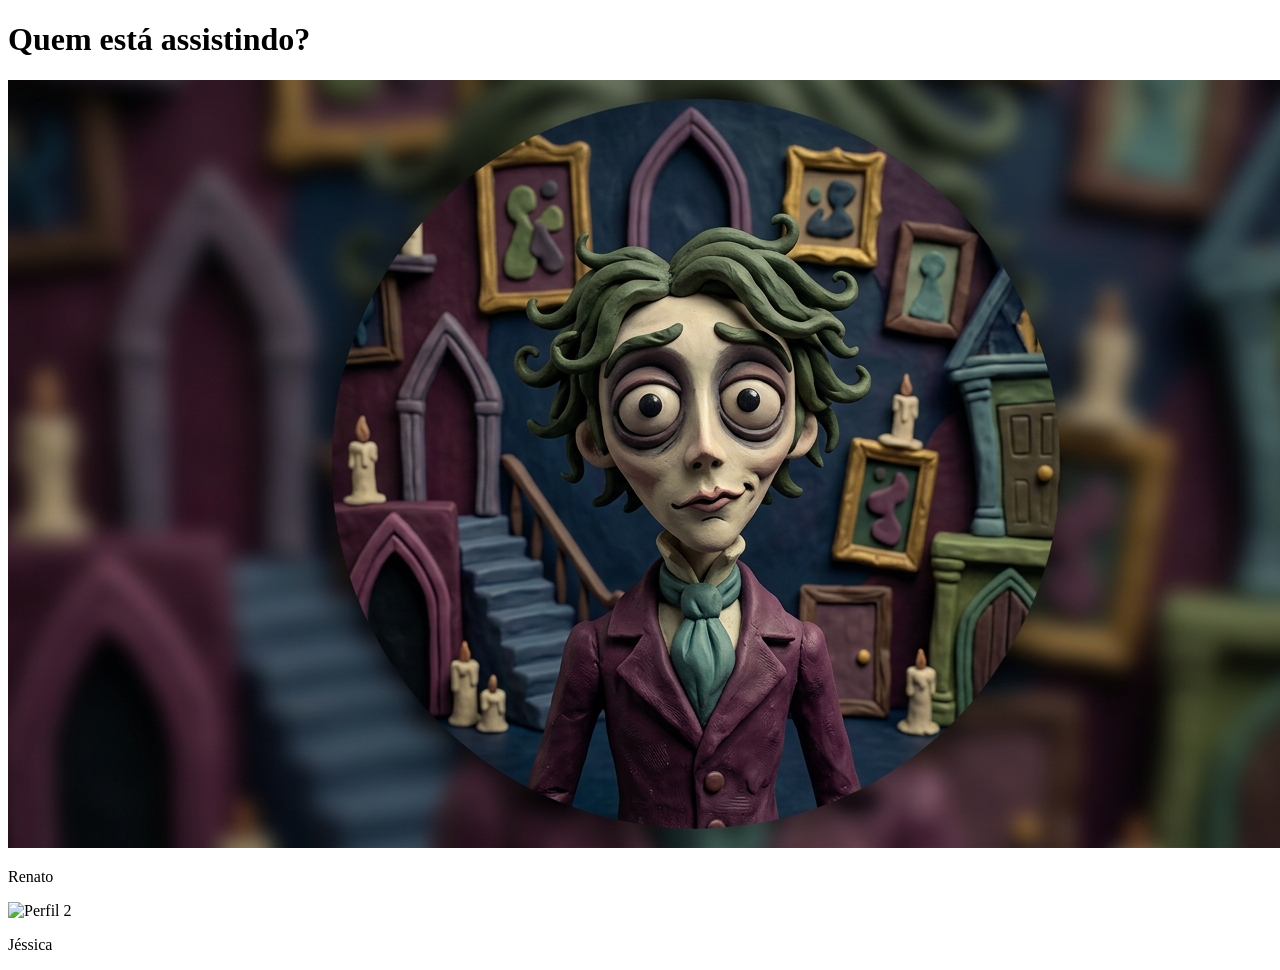
==== netflix/index.html @ 75d3a865 "primeira página criada usando a IA copilot" ====
<!DOCTYPE html>
<html lang="pt-br">
<head>
    <meta charset="UTF-8">
    <meta name="viewport" content="width=device-width, initial-scale=1.0">
    <title>Netflix</title>
    <link rel="stylesheet" href="style.css">
</head>
<body>
    <h1>Quem está assistindo?</h1>
    <div class="profiles">
        <div class="profile">
            <img src="assets/perfil-1.png" alt="Perfil 1">
            <p>Renato</p>
        </div>
        <div class="profile">
            <img src="assets/perfil-2.png" alt="Perfil 2">
            <p>Jéssica</p>
        </div>
    </div>
</body>
</html>
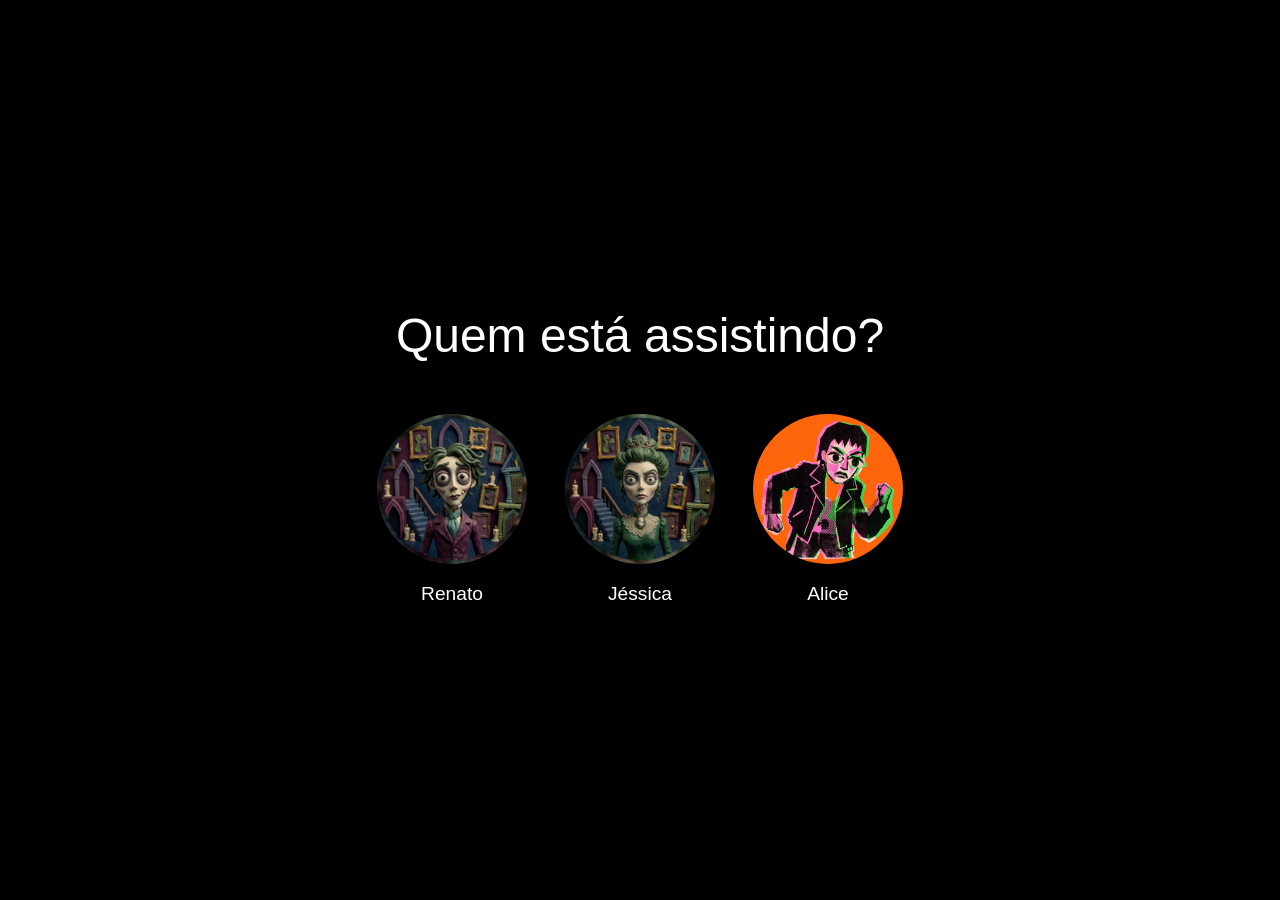
==== commit 383132b8: "adicionado css à página" ====
--- a/netflix/index.html
+++ b/netflix/index.html
@@ -7,16 +7,22 @@
     <link rel="stylesheet" href="style.css">
 </head>
 <body>
-    <h1>Quem está assistindo?</h1>
-    <div class="profiles">
-        <div class="profile">
-            <img src="assets/perfil-1.png" alt="Perfil 1">
-            <p>Renato</p>
-        </div>
-        <div class="profile">
-            <img src="assets/perfil-2.png" alt="Perfil 2">
-            <p>Jéssica</p>
-        </div>
-    </div>
+    <main>
+        <h1>Quem está assistindo?</h1>
+        <nav class="profiles">
+            <section class="profile">
+                <img src="assets/perfil-1.png" alt="Perfil 1">
+                <p>Renato</p>
+            </section>
+            <section class="profile">
+                <img src="assets/perfil-2.png" alt="Perfil 2">
+                <p>Jéssica</p>
+            </section>
+            <section class="profile">
+                <img src="assets/perfil-3.png" alt="Perfil 3">
+                <p>Alice</p>
+            </section>
+        </nav>
+    </main>
 </body>
 </html>
--- a/netflix/style.css
+++ b/netflix/style.css
@@ -0,0 +1,77 @@
+/* Estilos inspirados na Netflix */
+
+body {
+    background-color: #000; /* fundo preto parecido com Netflix */
+    color: #fff; /* texto branco para alto contraste */
+    font-family: 'Helvetica Neue', Helvetica, Arial, sans-serif; /* fonte limpa e moderna */
+    margin: 0; /* remove margem padrão do navegador */
+    padding: 0; /* remove espaçamento interno padrão */
+    display: flex; /* usa flexbox para centralizar conteúdo */
+    justify-content: center; /* centraliza horizontalmente */
+    align-items: center; /* centraliza verticalmente */
+    min-height: 100vh; /* ocupa altura total da tela */
+}
+
+main {
+    text-align: center; /* centraliza texto */
+    max-width: 1200px; /* largura máxima do container */
+    width: 100%; /* ocupa 100% da largura disponível */
+}
+
+h1 {
+    font-size: 3rem; /* tamanho grande para título */
+    margin-bottom: 3rem; /* espaço abaixo do título */
+    font-weight: 300; /* peso de fonte leve */
+}
+
+.profiles {
+    display: flex; /* layout flexível para perfis */
+    justify-content: center; /* centraliza perfil horizontalmente */
+    gap: 2rem; /* espaço entre perfis */
+    flex-wrap: wrap; /* quebra linhas em telas menores */
+}
+
+.profile {
+    display: flex; /* usa flexbox no perfil */
+    flex-direction: column; /* conteúdo vertical */
+    align-items: center; /* alinha itens ao centro */
+    cursor: pointer; /* indica elemento clicável */
+    transition: transform 0.3s ease; /* animação suave no hover */
+}
+
+.profile:hover {
+    transform: scale(1.1); /* aumenta o perfil ao passar o mouse */
+}
+
+.profile img {
+    width: 150px; /* largura da imagem do perfil */
+    height: 150px; /* altura da imagem do perfil */
+    border-radius: 50%; /* deixa a imagem circular */
+    object-fit: cover; /* mantém proporção da imagem */
+    border: 3px solid transparent; /* borda inicial transparente */
+    transition: border-color 0.3s ease; /* animação da borda */
+}
+
+.profile:hover img {
+    border-color: #fff; /* borda branca no hover */
+}
+
+.profile p {
+    margin-top: 1rem; /* espaço acima do nome */
+    font-size: 1.2rem; /* tamanho do texto do nome */
+    font-weight: 400; /* peso normal */
+}
+
+/* Responsividade */
+@media (max-width: 768px) {
+    h1 {
+        font-size: 2rem; /* título menor em telas pequenas */
+    }
+    .profile img {
+        width: 120px; /* imagem menor em telas pequenas */
+        height: 120px; /* imagem menor em telas pequenas */
+    }
+    .profiles {
+        gap: 1rem; /* menos espaço entre perfis em telas pequenas */
+    }
+}
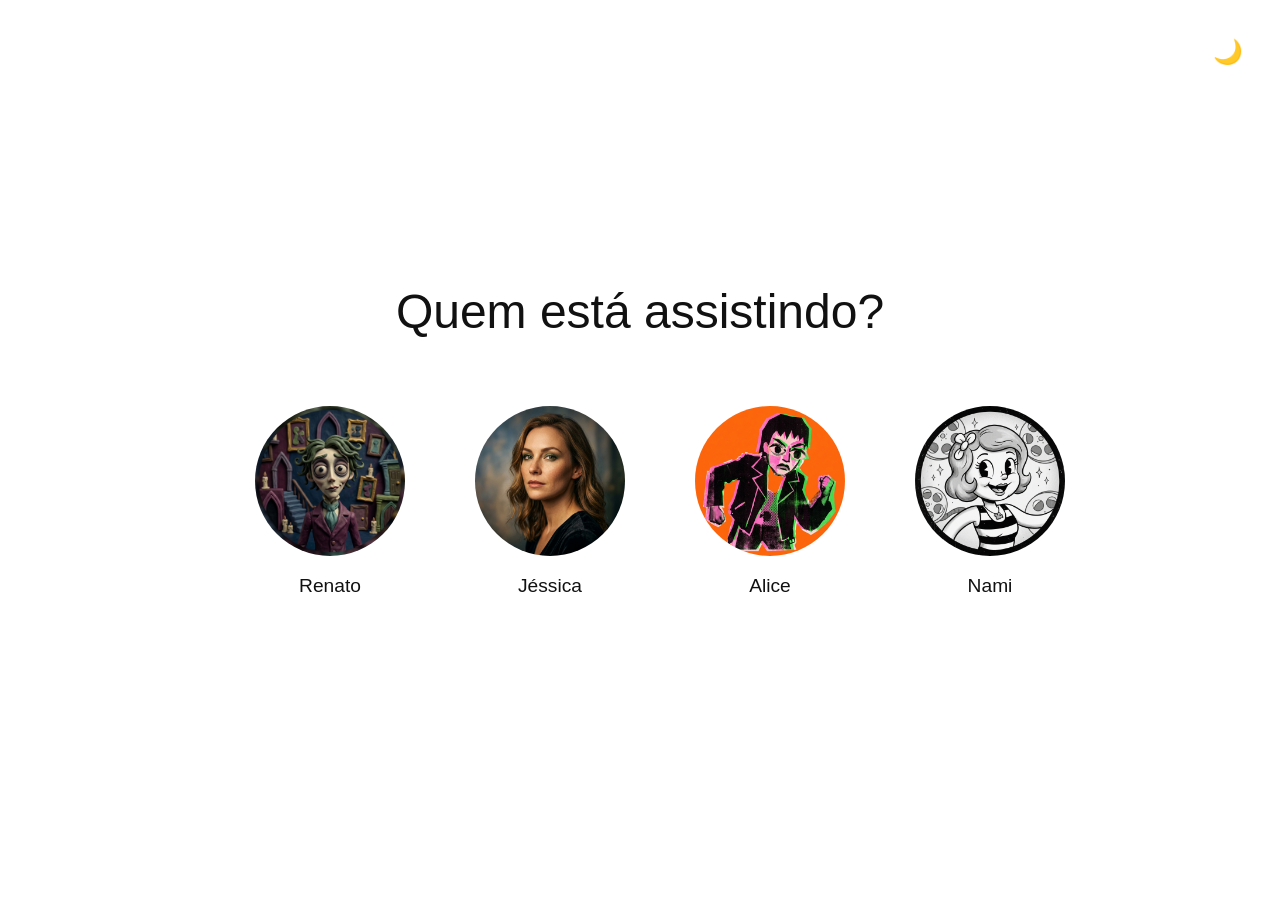
==== commit d487c213: "adicionado perfil4 e javascript modo dark/light" ====
--- a/netflix/index.html
+++ b/netflix/index.html
@@ -9,20 +9,28 @@
 <body>
     <main>
         <h1>Quem está assistindo?</h1>
-        <nav class="profiles">
-            <section class="profile">
-                <img src="assets/perfil-1.png" alt="Perfil 1">
-                <p>Renato</p>
-            </section>
-            <section class="profile">
-                <img src="assets/perfil-2.png" alt="Perfil 2">
-                <p>Jéssica</p>
-            </section>
-            <section class="profile">
-                <img src="assets/perfil-3.png" alt="Perfil 3">
-                <p>Alice</p>
-            </section>
+        <button id="theme-toggle" aria-label="Alternar entre modo claro e escuro">Modo Claro</button>
+        <nav aria-label="Seleção de perfis">
+            <ul class="profiles">
+                <li class="profile">
+                    <img src="assets/perfil-1.png" alt="Perfil 1">
+                    <p>Renato</p>
+                </li>
+                <li class="profile">
+                    <img src="assets/perfil-2.png" alt="Perfil 2">
+                    <p>Jéssica</p>
+                </li>
+                <li class="profile">
+                    <img src="assets/perfil-3.png" alt="Perfil 3">
+                    <p>Alice</p>
+                </li>
+                <li class="profile">
+                    <img src="assets/perfil-4.png" alt="Perfil 4">
+                    <p>Nami</p>
+                </li>
+            </ul>
         </nav>
     </main>
+    <script src="script.js"></script>
 </body>
 </html>
--- a/netflix/style.css
+++ b/netflix/style.css
@@ -1,8 +1,20 @@
 /* Estilos inspirados na Netflix */
 
+:root {
+    --bg-color: #000; /* cor de fundo padrão dark */
+    --text-color: #fff; /* cor do texto padrão dark */
+    --card-bg: rgba(255, 255, 255, 0.06); /* fundo leve do card */
+}
+
+body.light-mode {
+    --bg-color: #fff; /* cor de fundo no light mode */
+    --text-color: #111; /* texto escuro no light mode */
+    --card-bg: rgba(0, 0, 0, 0.04); /* fundo leve do card light */
+}
+
 body {
-    background-color: #000; /* fundo preto parecido com Netflix */
-    color: #fff; /* texto branco para alto contraste */
+    background-color: var(--bg-color); /* usa variável de tema */
+    color: var(--text-color); /* usa variável de tema */
     font-family: 'Helvetica Neue', Helvetica, Arial, sans-serif; /* fonte limpa e moderna */
     margin: 0; /* remove margem padrão do navegador */
     padding: 0; /* remove espaçamento interno padrão */
@@ -10,6 +22,7 @@
     justify-content: center; /* centraliza horizontalmente */
     align-items: center; /* centraliza verticalmente */
     min-height: 100vh; /* ocupa altura total da tela */
+    position: relative; /* contexto de posicionamento para o botão */
 }
 
 main {
@@ -37,6 +50,9 @@
     align-items: center; /* alinha itens ao centro */
     cursor: pointer; /* indica elemento clicável */
     transition: transform 0.3s ease; /* animação suave no hover */
+    background-color: var(--bg-color); /* mesmo fundo da página */
+    border-radius: 10px; /* bordas arredondadas */
+    padding: 1rem; /* espaço interno do card */
 }
 
 .profile:hover {
@@ -62,6 +78,30 @@
     font-weight: 400; /* peso normal */
 }
 
+#theme-toggle {
+    position: fixed; /* posiciona em relação à tela */
+    top: 2rem; /* distância do topo */
+    right: 2rem; /* distância do lado direito */
+    width: 40px; /* tamanho */
+    height: 40px; /* tamanho */
+    font-size: 1.5rem; /* ícones maiores */
+    background: transparent; /* fundo transparente */
+    border: none; /* sem borda */
+    border-radius: 50%; /* botão circular */
+    cursor: pointer; /* cursor clicável */
+    transition: transform 0.3s ease; /* transição suave */
+    display: flex; /* flex para centralizar ícone */
+    align-items: center; /* centraliza verticalmente */
+    justify-content: center; /* centraliza horizontalmente */
+    color: var(--text-color); /* cor dinâmica */
+    padding: 0; /* sem padding */
+}
+
+#theme-toggle:hover {
+    transform: scale(1.15); /* aumenta um pouco no hover */
+}
+
+
 /* Responsividade */
 @media (max-width: 768px) {
     h1 {
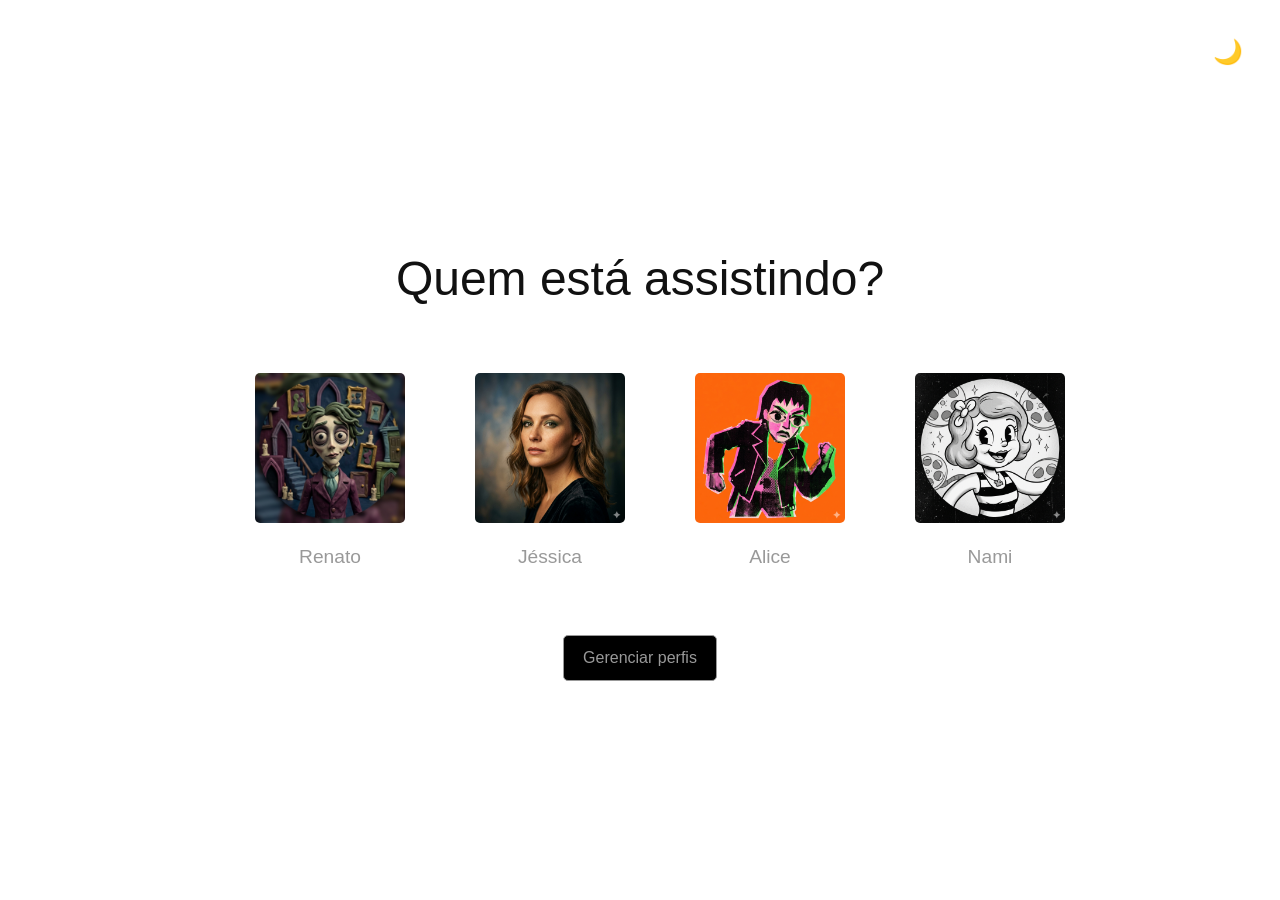
==== commit 059dd9de: "adicionado página de filmes" ====
--- a/netflix/index.html
+++ b/netflix/index.html
@@ -13,24 +13,36 @@
         <nav aria-label="Seleção de perfis">
             <ul class="profiles">
                 <li class="profile">
-                    <img src="assets/perfil-1.png" alt="Perfil 1">
-                    <p>Renato</p>
+                    <a href="catalogo/catalogo.html" class="perfil">
+                        <img src="assets/perfil-1.png" alt="Perfil 1">
+                        <p>Renato</p>
+                    </a>
                 </li>
                 <li class="profile">
-                    <img src="assets/perfil-2.png" alt="Perfil 2">
-                    <p>Jéssica</p>
+                    <a href="catalogo/catalogo.html" class="perfil">
+                        <img src="assets/perfil-2.png" alt="Perfil 2">
+                        <p>Jéssica</p>
+                    </a>
                 </li>
                 <li class="profile">
-                    <img src="assets/perfil-3.png" alt="Perfil 3">
-                    <p>Alice</p>
+                    <a href="catalogo/catalogo.html" class="perfil">
+                        <img src="assets/perfil-3.png" alt="Perfil 3">
+                        <p>Alice</p>
+                    </a>
                 </li>
                 <li class="profile">
-                    <img src="assets/perfil-4.png" alt="Perfil 4">
-                    <p>Nami</p>
+                    <a href="catalogo/catalogo.html" class="perfil">
+                        <img src="assets/perfil-4.png" alt="Perfil 4">
+                        <p>Nami</p>
+                    </a>
                 </li>
             </ul>
         </nav>
+        <button id="manage-profiles">Gerenciar perfis</button>
     </main>
+
+    
     <script src="script.js"></script>
+    <script src="js/index.js"></script>
 </body>
 </html>
--- a/netflix/style.css
+++ b/netflix/style.css
@@ -37,6 +37,10 @@
     font-weight: 300; /* peso de fonte leve */
 }
 
+a {
+    text-decoration: none; /* remove sublinhado dos links */
+}
+
 .profiles {
     display: flex; /* layout flexível para perfis */
     justify-content: center; /* centraliza perfil horizontalmente */
@@ -44,25 +48,42 @@
     flex-wrap: wrap; /* quebra linhas em telas menores */
 }
 
+#manage-profiles {
+    margin: 2rem auto 0; /* espaço acima e centralizado */
+    display: block;
+    background-color: #000; /* botão sempre preto */
+    color: #999; /* mesma cor dos nomes */
+    border: 1px solid #999;
+    padding: 0.8rem 1.2rem;
+    font-size: 1rem;
+    border-radius: 5px;
+    cursor: pointer;
+    transition: color 0.3s ease, border-color 0.3s ease;
+}
+
+#manage-profiles:hover {
+    color: #fff;
+    border-color: #fff;
+}
+
 .profile {
     display: flex; /* usa flexbox no perfil */
     flex-direction: column; /* conteúdo vertical */
     align-items: center; /* alinha itens ao centro */
     cursor: pointer; /* indica elemento clicável */
-    transition: transform 0.3s ease; /* animação suave no hover */
     background-color: var(--bg-color); /* mesmo fundo da página */
     border-radius: 10px; /* bordas arredondadas */
     padding: 1rem; /* espaço interno do card */
 }
 
 .profile:hover {
-    transform: scale(1.1); /* aumenta o perfil ao passar o mouse */
+    /* sem escala no hover */
 }
 
 .profile img {
     width: 150px; /* largura da imagem do perfil */
     height: 150px; /* altura da imagem do perfil */
-    border-radius: 50%; /* deixa a imagem circular */
+    border-radius: 8px; /* borda levemente arredondada */
     object-fit: cover; /* mantém proporção da imagem */
     border: 3px solid transparent; /* borda inicial transparente */
     transition: border-color 0.3s ease; /* animação da borda */
@@ -76,6 +97,12 @@
     margin-top: 1rem; /* espaço acima do nome */
     font-size: 1.2rem; /* tamanho do texto do nome */
     font-weight: 400; /* peso normal */
+    color: #999; /* nome em cinza */
+    transition: color 0.3s ease;
+}
+
+.profile:hover p {
+    color: #fff; /* nome branco no hover */
 }
 
 #theme-toggle {
